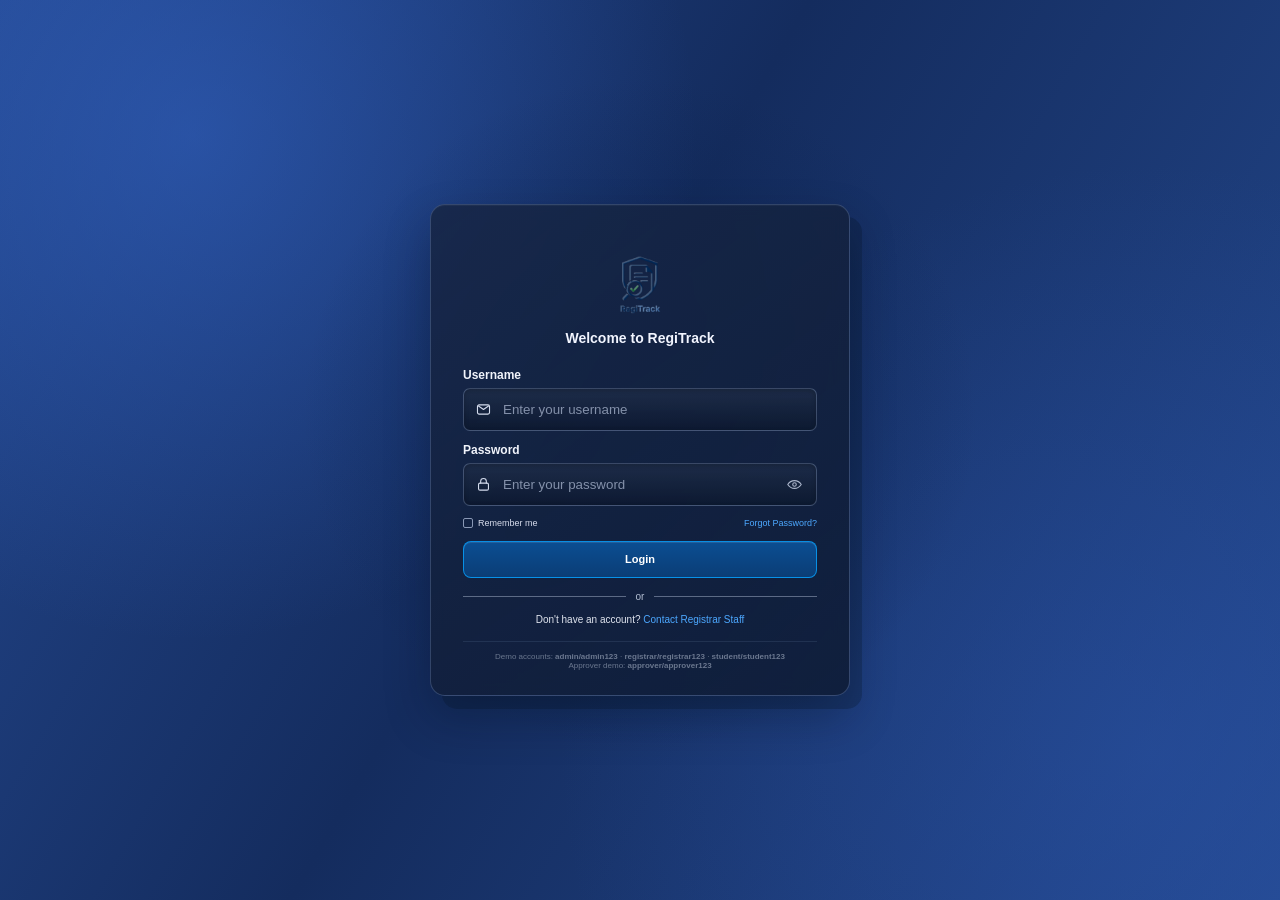
==== index.html @ cada02ee "Initial RegiTrack prototype" ====
<!DOCTYPE html>
<html lang="en">
<head>
  <meta charset="UTF-8" />
  <meta name="viewport" content="width=device-width, initial-scale=1.0" />
  <title>RegiTrack | Sign in</title>
  <link rel="stylesheet" href="css/login.css" />
</head>
<body>
  <main class="login-page">
    <section class="login-card" aria-labelledby="login-title">

      <div class="brand">
        <img src="assets/regitrack-logo.png" alt="RegiTrack logo" class="brand-logo" />
        <h1 id="login-title">Welcome to RegiTrack</h1>
      </div>

      <form id="loginForm" novalidate>
        <div class="field-group">
          <label for="username">Username</label>
          <div class="input-wrap">
            <span class="input-icon" aria-hidden="true">
              <svg viewBox="0 0 24 24" fill="none">
                <rect x="3.5" y="5.5" width="17" height="13" rx="2.2"></rect>
                <path d="m5 7 7 5 7-5"></path>
              </svg>
            </span>
            <input
              id="username"
              name="username"
              type="text"
              autocomplete="username"
              placeholder="Enter your username"
            />
          </div>
          <p class="field-error" id="usernameError"></p>
        </div>

        <div class="field-group">
          <div class="label-row">
            <label for="password">Password</label>
          </div>

          <div class="input-wrap">
            <span class="input-icon" aria-hidden="true">
              <svg viewBox="0 0 24 24" fill="none">
                <rect x="5" y="10" width="14" height="10" rx="2"></rect>
                <path d="M8 10V7.5a4 4 0 0 1 8 0V10"></path>
              </svg>
            </span>

            <input
              id="password"
              name="password"
              type="password"
              autocomplete="current-password"
              placeholder="Enter your password"
            />

            <button
              type="button"
              class="icon-button password-toggle"
              id="passwordToggle"
              aria-label="Show password"
              title="Show password"
            >
              <svg id="eyeIcon" viewBox="0 0 24 24" fill="none">
                <path d="M2.5 12s3.5-5.5 9.5-5.5S21.5 12 21.5 12 18 17.5 12 17.5 2.5 12 2.5 12Z"></path>
                <circle cx="12" cy="12" r="2.5"></circle>
              </svg>
            </button>
          </div>
          <p class="field-error" id="passwordError"></p>
        </div>

        <div class="options-row">
          <label class="remember">
            <input type="checkbox" id="rememberMe" />
            <span class="custom-check"></span>
            <span>Remember me</span>
          </label>

          <a href="#" id="forgotPassword">Forgot Password?</a>
        </div>

        <div class="form-message" id="formMessage" role="alert" aria-live="polite"></div>

        <button class="login-button" id="loginButton" type="submit">
          <span class="button-text">Login</span>
          <span class="button-spinner" aria-hidden="true"></span>
        </button>
      </form>

      <div class="divider" aria-hidden="true">
        <span></span>
        <strong>or</strong>
        <span></span>
      </div>

      <p class="register-text">
        Don't have an account? <a href="#" id="registerLink">Contact Registrar Staff</a>
      </p>

      <p class="demo-hint">
        Demo accounts: <strong>admin/admin123</strong> · <strong>registrar/registrar123</strong> · <strong>student/student123</strong><br>Approver demo: <strong>approver/approver123</strong>
      </p>
    </section>
  </main>

  <script src="js/login.js"></script>
</body>
</html>
---- css/login.css ----
* {
  box-sizing: border-box;
}

:root {
  --page-blue-1: #264c9a;
  --page-blue-2: #172e63;
  --page-dark: #101c38;
  --card-border: rgba(145, 174, 226, 0.28);
  --text: #f3f6ff;
  --muted: #aeb9cf;
  --input-bg: rgba(8, 18, 39, 0.55);
  --input-border: rgba(158, 181, 220, 0.30);
  --accent: #0799ff;
  --accent-dark: #0d5fb2;
  --error: #ff5b68;
}

html,
body {
  min-height: 100%;
  margin: 0;
}

body {
  font-family: "Segoe UI", Arial, sans-serif;
  color: var(--text);
  background: #111;
}

.login-page {
  min-height: 100vh;
  min-height: 100svh;
  display: grid;
  place-items: center;
  padding: 32px 18px;
  background:
    radial-gradient(circle at 50% 46%, rgba(10, 31, 72, 0.40) 0 13%, transparent 42%),
    radial-gradient(circle at 15% 15%, rgba(52, 102, 202, 0.50), transparent 38%),
    radial-gradient(circle at 90% 84%, rgba(42, 83, 170, 0.42), transparent 43%),
    linear-gradient(120deg, #24488f 0%, #142c5e 45%, #24498f 100%);
}

.login-card {
  width: min(100%, 420px);
  padding: 28px 32px 25px;
  border: 1px solid var(--card-border);
  border-radius: 15px;
  background:
    linear-gradient(145deg, rgba(23, 39, 72, 0.92), rgba(14, 27, 52, 0.88));
  box-shadow:
    12px 13px 0 rgba(7, 16, 33, 0.25),
    0 22px 45px rgba(4, 12, 30, 0.30),
    inset 0 1px 0 rgba(255,255,255,0.04);
  backdrop-filter: blur(8px);
}

.brand {
  text-align: center;
  margin-bottom: 20px;
}

.brand-logo {
  width: 92px;
  height: 92px;
  object-fit: contain;
  display: block;
  margin: 0 auto 4px;
}

.brand h1 {
  margin: 0;
  font-size: 14px;
  line-height: 1.3;
  font-weight: 600;
  color: #f2f5ff;
}

.field-group {
  margin-bottom: 12px;
}

.field-group label {
  display: block;
  margin-bottom: 6px;
  font-size: 12px;
  font-weight: 600;
  color: #f1f4fb;
}

.label-row {
  display: flex;
  align-items: center;
  justify-content: space-between;
}

.input-wrap {
  position: relative;
  display: flex;
  align-items: center;
}

.input-wrap input {
  width: 100%;
  height: 43px;
  padding: 0 42px 0 39px;
  border: 1px solid var(--input-border);
  border-radius: 7px;
  outline: none;
  color: #f6f8ff;
  background: linear-gradient(180deg, rgba(34, 48, 76, 0.72), rgba(12, 24, 46, 0.82));
  box-shadow: inset 0 2px 5px rgba(0,0,0,0.20);
  transition: border-color 0.18s ease, box-shadow 0.18s ease;
}

.input-wrap input::placeholder {
  color: #8491aa;
}

.input-wrap input:focus {
  border-color: rgba(0, 153, 255, 0.9);
  box-shadow: 0 0 0 2px rgba(0, 153, 255, 0.13);
}

.input-icon {
  position: absolute;
  left: 12px;
  z-index: 2;
  width: 17px;
  height: 17px;
  color: #d4dced;
  pointer-events: none;
}

.input-icon svg,
.icon-button svg {
  width: 100%;
  height: 100%;
  stroke: currentColor;
  stroke-width: 1.55;
  stroke-linecap: round;
  stroke-linejoin: round;
}

.icon-button {
  position: absolute;
  right: 10px;
  display: grid;
  place-items: center;
  width: 25px;
  height: 25px;
  padding: 4px;
  border: 0;
  background: transparent;
  color: #aab5ca;
  cursor: pointer;
}

.icon-button:hover {
  color: #eef4ff;
}

.field-error {
  min-height: 0;
  margin: 4px 0 0 2px;
  font-size: 10px;
  color: var(--error);
}

.field-error:not(:empty)::before {
  content: "ⓘ ";
}

.input-wrap.has-error input {
  border-color: rgba(255, 78, 92, 0.85);
}

.options-row {
  display: flex;
  align-items: center;
  justify-content: space-between;
  gap: 12px;
  margin: 1px 0 13px;
  font-size: 9px;
}

.remember {
  display: inline-flex !important;
  align-items: center;
  gap: 5px;
  margin: 0 !important;
  font-size: 9px !important;
  font-weight: 400 !important;
  color: #d7ddec !important;
  cursor: pointer;
}

.remember input {
  position: absolute;
  opacity: 0;
  pointer-events: none;
}

.custom-check {
  width: 10px;
  height: 10px;
  border: 1px solid #8998b5;
  border-radius: 2px;
  background: transparent;
}

.remember input:checked + .custom-check {
  border-color: var(--accent);
  background: var(--accent);
  box-shadow: inset 0 0 0 2px #132b58;
}

.options-row a,
.register-text a {
  color: #4da8ff;
  text-decoration: none;
}

.options-row a:hover,
.register-text a:hover {
  text-decoration: underline;
}

.form-message {
  min-height: 0;
  margin: 0 0 7px;
  text-align: center;
  font-size: 11px;
  color: var(--error);
}

.form-message.success {
  color: #66d49b;
}

.login-button {
  position: relative;
  width: 100%;
  height: 37px;
  border: 1px solid rgba(7, 163, 255, 0.80);
  border-radius: 8px;
  color: #fff;
  font-size: 11px;
  font-weight: 700;
  background: linear-gradient(180deg, #0b4e92, #0b3d76);
  box-shadow: inset 0 1px 0 rgba(255,255,255,0.10);
  cursor: pointer;
  transition: transform 0.12s ease, box-shadow 0.18s ease, background 0.18s ease;
}

.login-button:hover {
  background: linear-gradient(180deg, #0d66b7, #0b4c8d);
  box-shadow: 0 0 0 2px rgba(0, 153, 255, 0.13);
}

.login-button:active {
  transform: translateY(1px);
}

.login-button:disabled {
  cursor: wait;
  opacity: 0.75;
}

.button-spinner {
  display: none;
  position: absolute;
  top: 50%;
  left: 50%;
  width: 14px;
  height: 14px;
  margin: -7px 0 0 -7px;
  border: 2px solid rgba(255,255,255,0.35);
  border-top-color: #fff;
  border-radius: 50%;
  animation: spin 0.7s linear infinite;
}

.login-button.loading .button-text {
  visibility: hidden;
}

.login-button.loading .button-spinner {
  display: block;
}

.divider {
  display: flex;
  align-items: center;
  gap: 10px;
  margin: 13px 0 12px;
  color: #b3bed2;
}

.divider span {
  flex: 1;
  height: 1px;
  background: rgba(184, 197, 220, 0.45);
}

.divider strong {
  font-size: 10px;
  font-weight: 400;
}

.register-text {
  margin: 0;
  text-align: center;
  font-size: 10px;
  color: #e1e5ef;
}

.demo-hint {
  margin: 16px 0 0;
  padding-top: 10px;
  border-top: 1px solid rgba(158,181,220,0.12);
  text-align: center;
  font-size: 8px;
  color: rgba(218,226,241,0.45);
}

@keyframes spin {
  to { transform: rotate(360deg); }
}

@media (max-width: 480px) {
  .login-page {
    padding: 18px 12px;
  }

  .login-card {
    padding: 25px 22px 22px;
  }

  .brand-logo {
    width: 84px;
    height: 84px;
  }
}
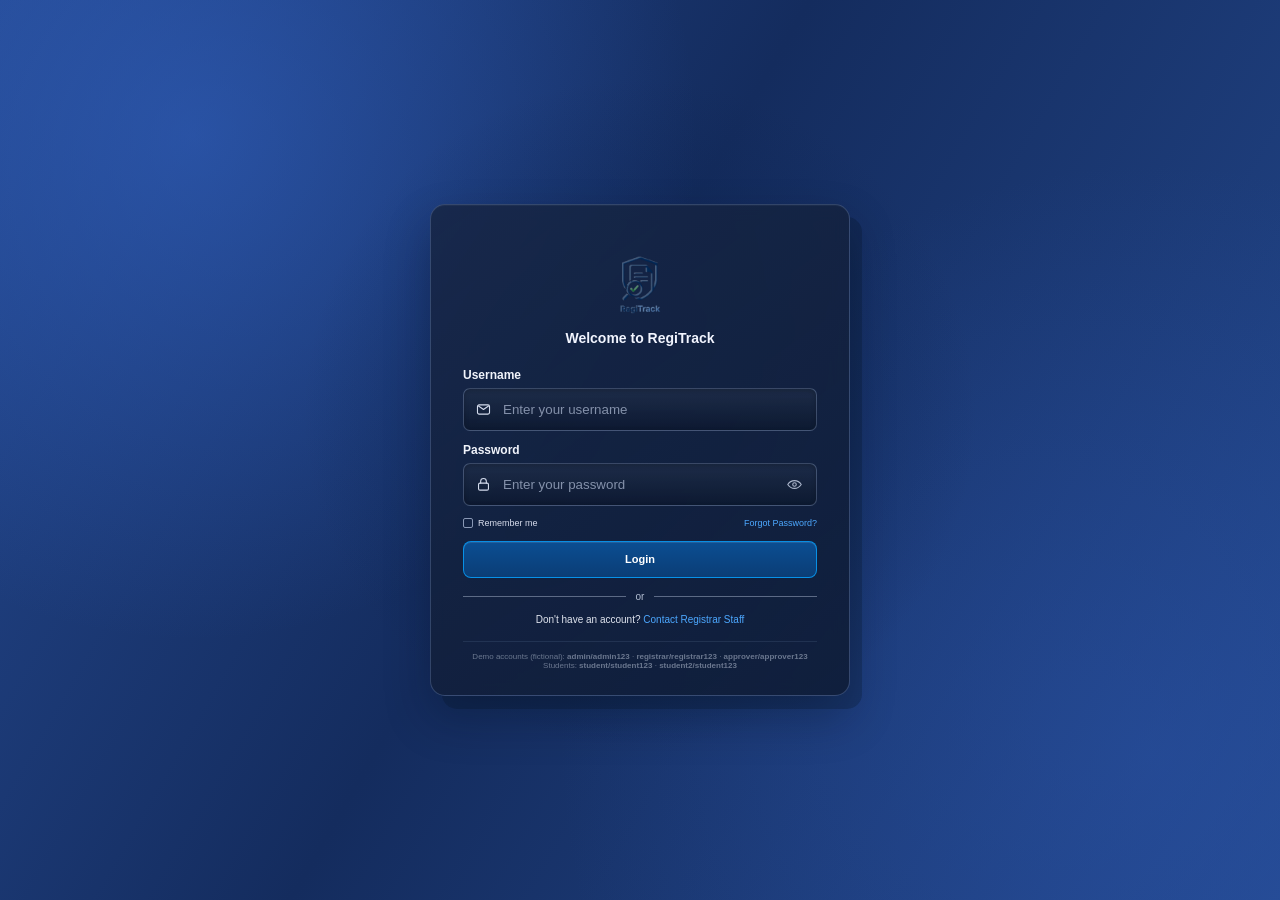
==== commit 26a1fd02: "Add PHP + MySQL backend" ====
--- a/index.html
+++ b/index.html
@@ -102,7 +102,7 @@
       </p>
 
       <p class="demo-hint">
-        Demo accounts: <strong>admin/admin123</strong> · <strong>registrar/registrar123</strong> · <strong>student/student123</strong><br>Approver demo: <strong>approver/approver123</strong>
+        Demo accounts (fictional): <strong>admin/admin123</strong> · <strong>registrar/registrar123</strong> · <strong>approver/approver123</strong><br>Students: <strong>student/student123</strong> · <strong>student2/student123</strong>
       </p>
     </section>
   </main>
